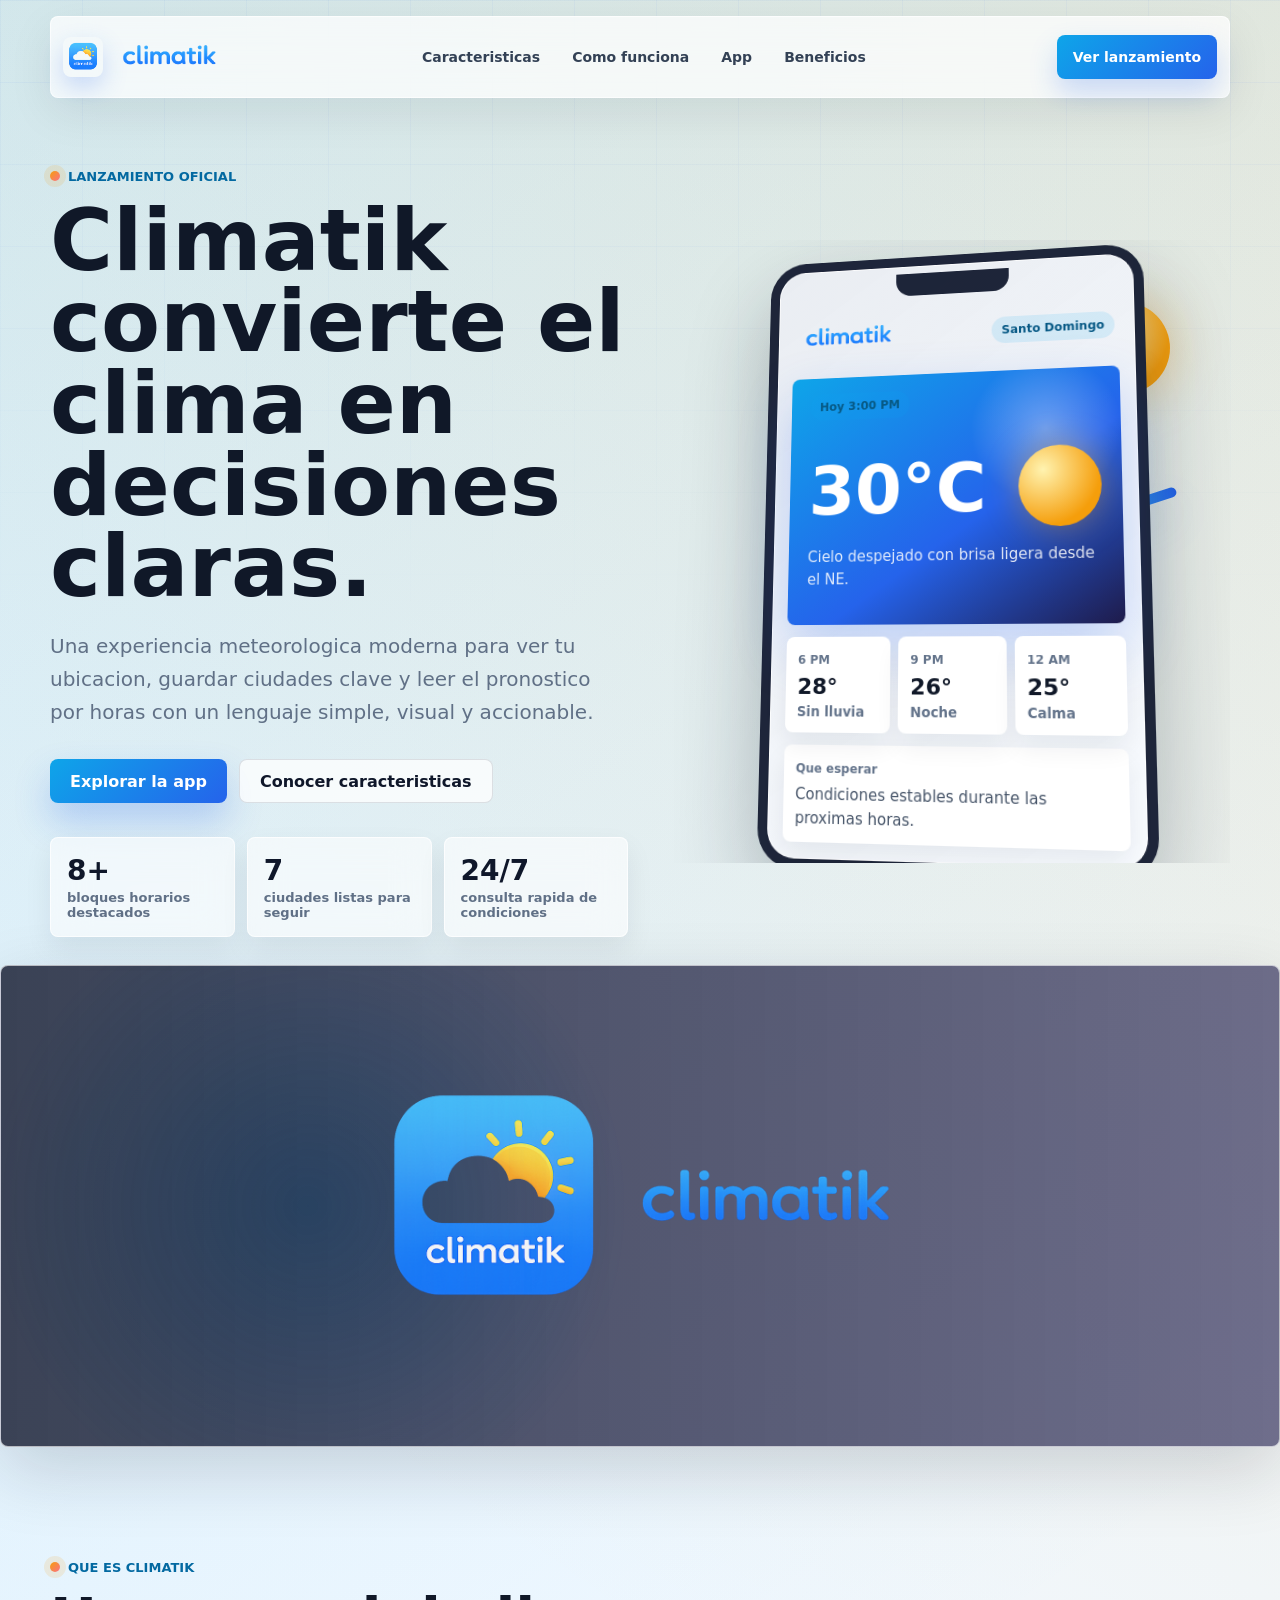
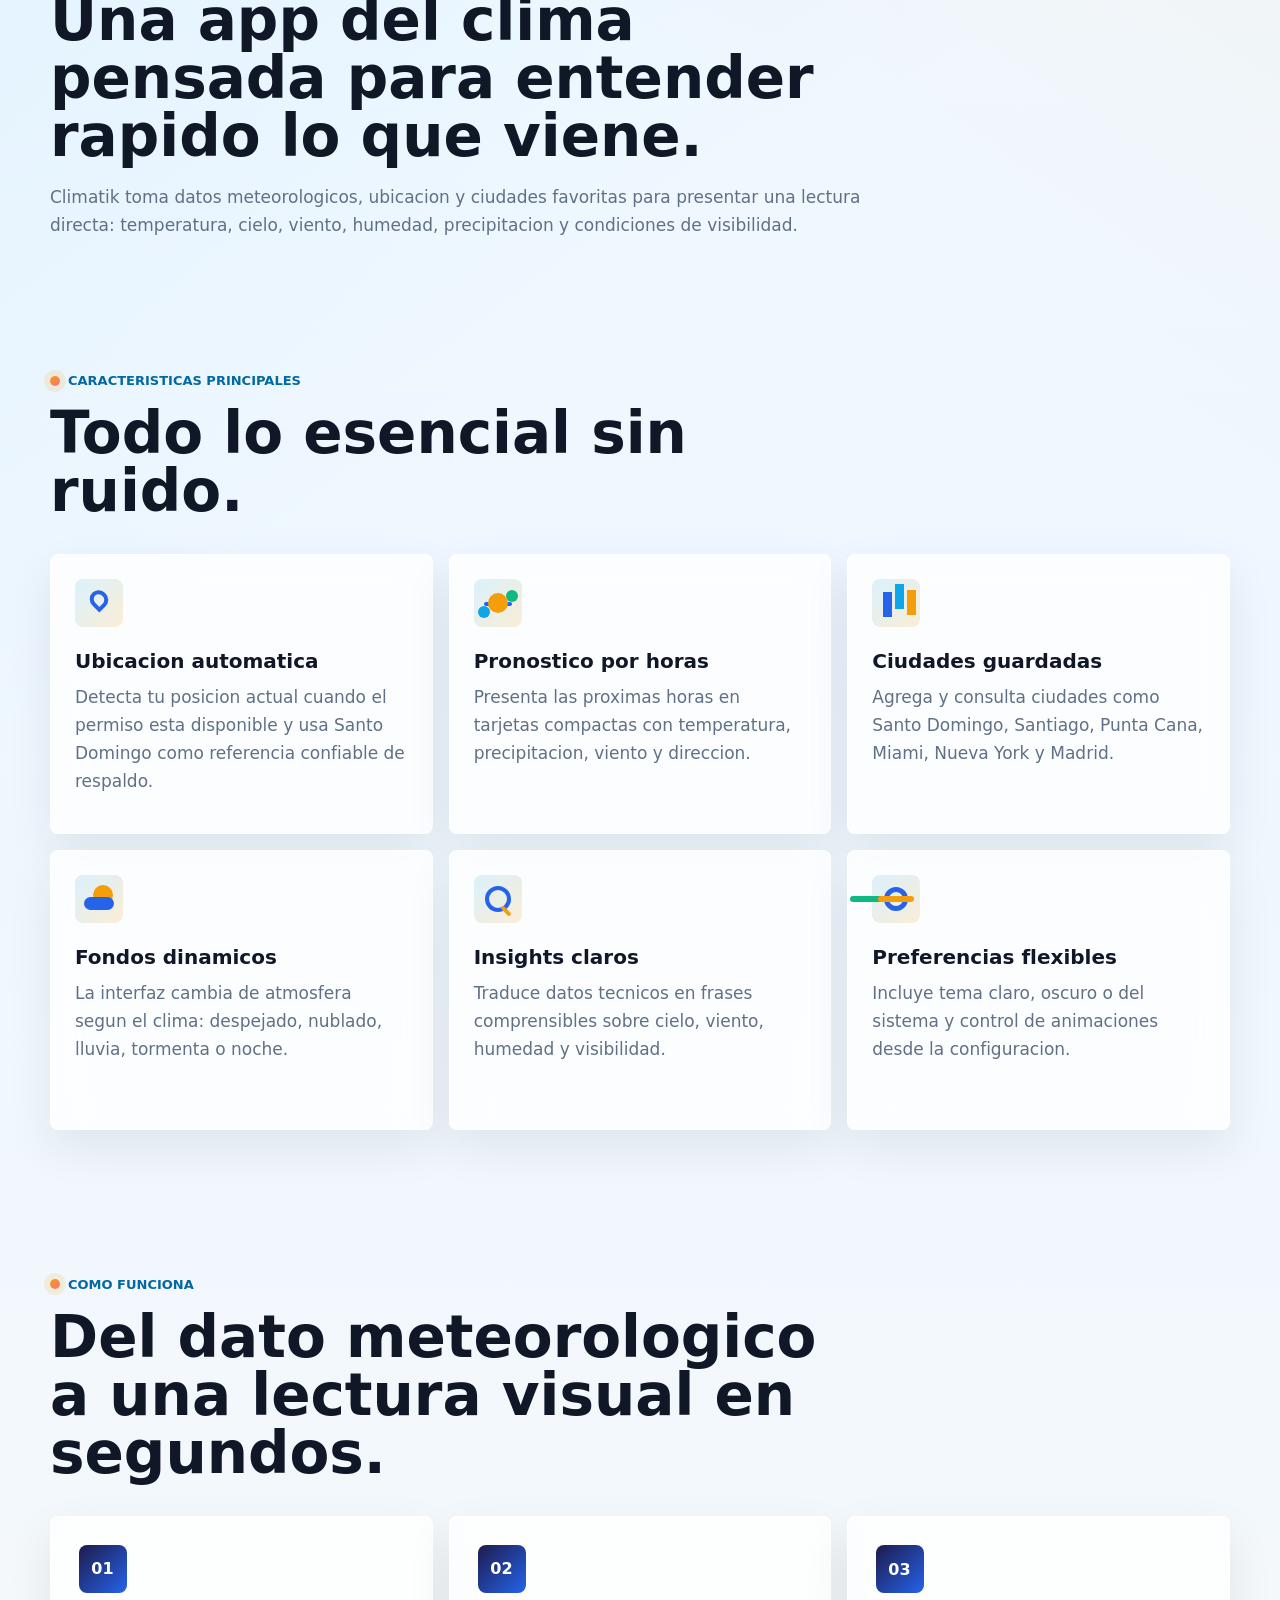
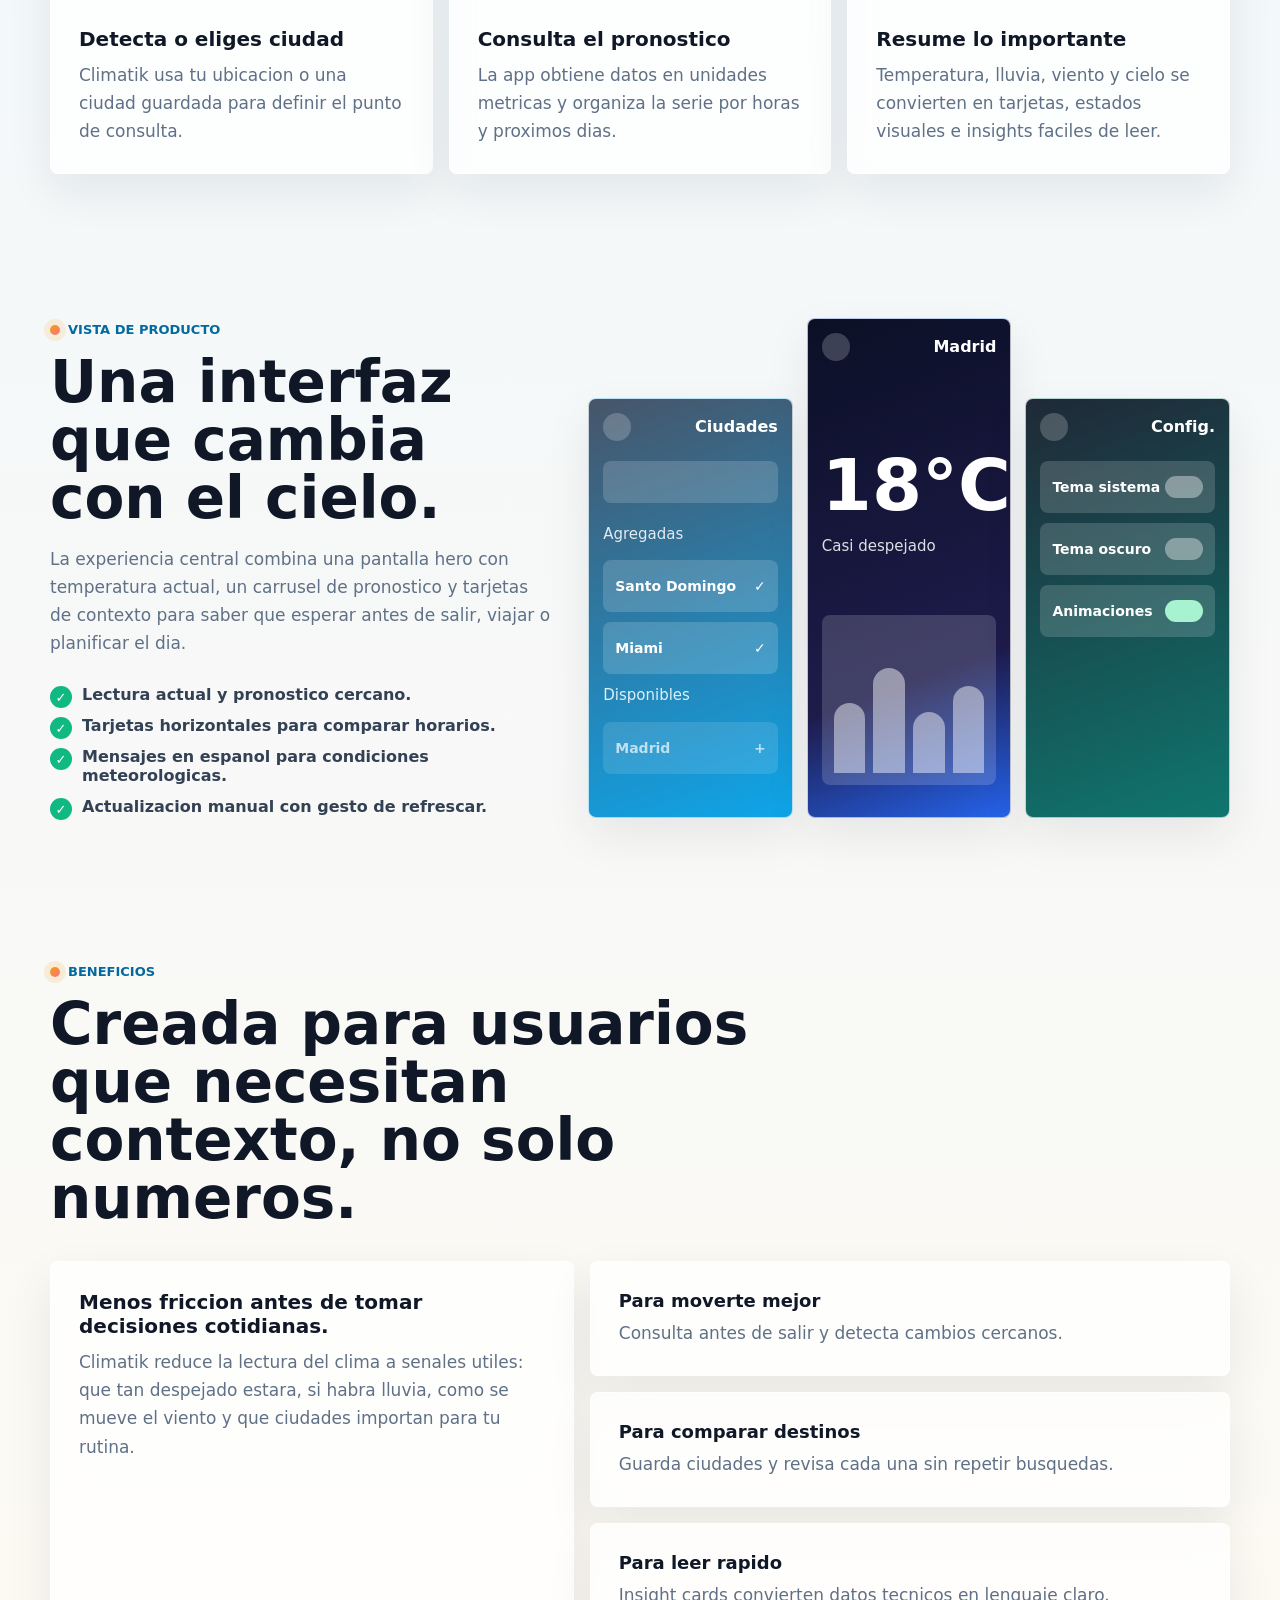
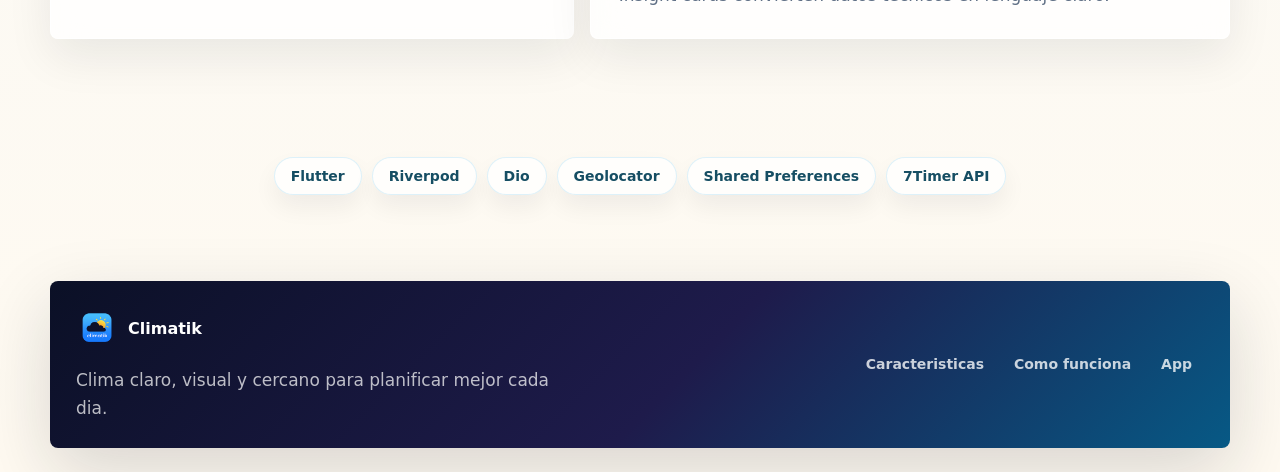
==== website/index.html @ 0a7d890c "v++" ====
<!DOCTYPE html>
<html lang="es">
  <head>
    <meta charset="UTF-8" />
    <meta name="viewport" content="width=device-width, initial-scale=1.0" />
    <meta
      name="description"
      content="Climatik es una app de clima moderna para consultar pronosticos por ubicacion, guardar ciudades y entender las condiciones de las proximas horas con claridad."
    />
    <title>Climatik | Clima claro para decidir mejor</title>
    <link rel="icon" href="assets/logo.png" />
    <link rel="stylesheet" href="styles.css" />
  </head>
  <body>
    <header class="site-header" data-header>
      <a class="brand" href="#inicio" aria-label="Climatik inicio">
        <img src="assets/logo.png" alt="" class="brand-mark" />
        <img src="assets/nombre.png" alt="Climatik" class="brand-word" />
      </a>
      <nav class="main-nav" aria-label="Navegacion principal">
        <a href="#caracteristicas">Caracteristicas</a>
        <a href="#como-funciona">Como funciona</a>
        <a href="#app">App</a>
        <a href="#beneficios">Beneficios</a>
      </nav>
      <a class="nav-cta" href="#lanzamiento">Ver lanzamiento</a>
    </header>

    <main>
      <section class="hero section" id="inicio">
        <div class="hero-copy reveal">
          <span class="eyebrow">Lanzamiento oficial</span>
          <h1>Climatik convierte el clima en decisiones claras.</h1>
          <p>
            Una experiencia meteorologica moderna para ver tu ubicacion,
            guardar ciudades clave y leer el pronostico por horas con un
            lenguaje simple, visual y accionable.
          </p>
          <div class="hero-actions">
            <a class="button primary" href="#app">Explorar la app</a>
            <a class="button secondary" href="#caracteristicas"
              >Conocer caracteristicas</a
            >
          </div>
          <dl class="hero-metrics" aria-label="Resumen de Climatik">
            <div>
              <dt>8+</dt>
              <dd>bloques horarios destacados</dd>
            </div>
            <div>
              <dt>7</dt>
              <dd>ciudades listas para seguir</dd>
            </div>
            <div>
              <dt>24/7</dt>
              <dd>consulta rapida de condiciones</dd>
            </div>
          </dl>
        </div>

        <div class="hero-visual reveal" data-tilt>
          <div class="weather-orbit" aria-hidden="true">
            <span class="orbit-sun"></span>
            <span class="orbit-cloud"></span>
            <span class="orbit-rain"></span>
          </div>
          <article class="phone-frame" aria-label="Vista previa de Climatik">
            <div class="phone-top">
              <img src="assets/nombre.png" alt="Climatik" />
              <span>Santo Domingo</span>
            </div>
            <div class="weather-panel sunny">
              <span class="status-pill">Hoy 3:00 PM</span>
              <div class="temp-row">
                <strong>30°C</strong>
                <span class="sun-icon" aria-hidden="true"></span>
              </div>
              <p>Cielo despejado con brisa ligera desde el NE.</p>
            </div>
            <div class="forecast-strip" aria-label="Pronostico por horas">
              <div>
                <span>6 PM</span>
                <strong>28°</strong>
                <small>Sin lluvia</small>
              </div>
              <div>
                <span>9 PM</span>
                <strong>26°</strong>
                <small>Noche</small>
              </div>
              <div>
                <span>12 AM</span>
                <strong>25°</strong>
                <small>Calma</small>
              </div>
            </div>
            <div class="insight-row">
              <span>Que esperar</span>
              <p>Condiciones estables durante las proximas horas.</p>
            </div>
          </article>
        </div>
      </section>

      <section class="logo-band reveal" aria-label="Identidad de Climatik">
        <img src="assets/logo-nombre.png" alt="Logo oficial de Climatik" />
      </section>

      <section class="section intro" id="lanzamiento">
        <div class="section-heading reveal">
          <span class="eyebrow">Que es Climatik</span>
          <h2>Una app del clima pensada para entender rapido lo que viene.</h2>
          <p>
            Climatik toma datos meteorologicos, ubicacion y ciudades favoritas
            para presentar una lectura directa: temperatura, cielo, viento,
            humedad, precipitacion y condiciones de visibilidad.
          </p>
        </div>
      </section>

      <section class="section features" id="caracteristicas">
        <div class="section-heading reveal">
          <span class="eyebrow">Caracteristicas principales</span>
          <h2>Todo lo esencial sin ruido.</h2>
        </div>
        <div class="feature-grid">
          <article class="feature-card reveal">
            <div class="feature-icon location-icon" aria-hidden="true"></div>
            <h3>Ubicacion automatica</h3>
            <p>
              Detecta tu posicion actual cuando el permiso esta disponible y
              usa Santo Domingo como referencia confiable de respaldo.
            </p>
          </article>
          <article class="feature-card reveal">
            <div class="feature-icon timeline-icon" aria-hidden="true"></div>
            <h3>Pronostico por horas</h3>
            <p>
              Presenta las proximas horas en tarjetas compactas con temperatura,
              precipitacion, viento y direccion.
            </p>
          </article>
          <article class="feature-card reveal">
            <div class="feature-icon city-icon" aria-hidden="true"></div>
            <h3>Ciudades guardadas</h3>
            <p>
              Agrega y consulta ciudades como Santo Domingo, Santiago, Punta
              Cana, Miami, Nueva York y Madrid.
            </p>
          </article>
          <article class="feature-card reveal">
            <div class="feature-icon mood-icon" aria-hidden="true"></div>
            <h3>Fondos dinamicos</h3>
            <p>
              La interfaz cambia de atmosfera segun el clima: despejado,
              nublado, lluvia, tormenta o noche.
            </p>
          </article>
          <article class="feature-card reveal">
            <div class="feature-icon insight-icon" aria-hidden="true"></div>
            <h3>Insights claros</h3>
            <p>
              Traduce datos tecnicos en frases comprensibles sobre cielo,
              viento, humedad y visibilidad.
            </p>
          </article>
          <article class="feature-card reveal">
            <div class="feature-icon settings-icon" aria-hidden="true"></div>
            <h3>Preferencias flexibles</h3>
            <p>
              Incluye tema claro, oscuro o del sistema y control de animaciones
              desde la configuracion.
            </p>
          </article>
        </div>
      </section>

      <section class="section flow" id="como-funciona">
        <div class="section-heading reveal">
          <span class="eyebrow">Como funciona</span>
          <h2>Del dato meteorologico a una lectura visual en segundos.</h2>
        </div>
        <div class="flow-steps">
          <article class="flow-step reveal">
            <span>01</span>
            <h3>Detecta o eliges ciudad</h3>
            <p>
              Climatik usa tu ubicacion o una ciudad guardada para definir el
              punto de consulta.
            </p>
          </article>
          <article class="flow-step reveal">
            <span>02</span>
            <h3>Consulta el pronostico</h3>
            <p>
              La app obtiene datos en unidades metricas y organiza la serie por
              horas y proximos dias.
            </p>
          </article>
          <article class="flow-step reveal">
            <span>03</span>
            <h3>Resume lo importante</h3>
            <p>
              Temperatura, lluvia, viento y cielo se convierten en tarjetas,
              estados visuales e insights faciles de leer.
            </p>
          </article>
        </div>
      </section>

      <section class="section app-showcase" id="app">
        <div class="app-copy reveal">
          <span class="eyebrow">Vista de producto</span>
          <h2>Una interfaz que cambia con el cielo.</h2>
          <p>
            La experiencia central combina una pantalla hero con temperatura
            actual, un carrusel de pronostico y tarjetas de contexto para saber
            que esperar antes de salir, viajar o planificar el dia.
          </p>
          <ul class="check-list">
            <li>Lectura actual y pronostico cercano.</li>
            <li>Tarjetas horizontales para comparar horarios.</li>
            <li>Mensajes en espanol para condiciones meteorologicas.</li>
            <li>Actualizacion manual con gesto de refrescar.</li>
          </ul>
        </div>
        <div class="screens-grid reveal" aria-label="Pantallas simuladas">
          <article class="mini-screen cloudy">
            <div class="screen-head">
              <span></span>
              <strong>Ciudades</strong>
            </div>
            <div class="search-line"></div>
            <p>Agregadas</p>
            <div class="city-row">Santo Domingo <b>✓</b></div>
            <div class="city-row">Miami <b>✓</b></div>
            <p>Disponibles</p>
            <div class="city-row muted">Madrid <b>+</b></div>
          </article>
          <article class="mini-screen night">
            <div class="screen-head">
              <span></span>
              <strong>Madrid</strong>
            </div>
            <div class="large-temp">18°C</div>
            <p>Casi despejado</p>
            <div class="chart-lines" aria-hidden="true">
              <span></span><span></span><span></span><span></span>
            </div>
          </article>
          <article class="mini-screen rainy">
            <div class="screen-head">
              <span></span>
              <strong>Config.</strong>
            </div>
            <div class="toggle-row">Tema sistema <span></span></div>
            <div class="toggle-row">Tema oscuro <span></span></div>
            <div class="toggle-row active">Animaciones <span></span></div>
          </article>
        </div>
      </section>

      <section class="section benefits" id="beneficios">
        <div class="section-heading reveal">
          <span class="eyebrow">Beneficios</span>
          <h2>Creada para usuarios que necesitan contexto, no solo numeros.</h2>
        </div>
        <div class="benefit-layout">
          <article class="benefit-copy reveal">
            <h3>Menos friccion antes de tomar decisiones cotidianas.</h3>
            <p>
              Climatik reduce la lectura del clima a senales utiles: que tan
              despejado estara, si habra lluvia, como se mueve el viento y que
              ciudades importan para tu rutina.
            </p>
          </article>
          <div class="benefit-list">
            <article class="benefit-item reveal">
              <strong>Para moverte mejor</strong>
              <p>Consulta antes de salir y detecta cambios cercanos.</p>
            </article>
            <article class="benefit-item reveal">
              <strong>Para comparar destinos</strong>
              <p>Guarda ciudades y revisa cada una sin repetir busquedas.</p>
            </article>
            <article class="benefit-item reveal">
              <strong>Para leer rapido</strong>
              <p>Insight cards convierten datos tecnicos en lenguaje claro.</p>
            </article>
          </div>
        </div>
      </section>

      <section class="section tech-strip reveal" aria-label="Tecnologias">
        <span>Flutter</span>
        <span>Riverpod</span>
        <span>Dio</span>
        <span>Geolocator</span>
        <span>Shared Preferences</span>
        <span>7Timer API</span>
      </section>
    </main>

    <footer class="site-footer">
      <div>
        <a class="footer-brand" href="#inicio">
          <img src="assets/logo.png" alt="" />
          <span>Climatik</span>
        </a>
        <p>Clima claro, visual y cercano para planificar mejor cada dia.</p>
      </div>
      <div class="footer-links">
        <a href="#caracteristicas">Caracteristicas</a>
        <a href="#como-funciona">Como funciona</a>
        <a href="#app">App</a>
      </div>
    </footer>

    <script src="script.js"></script>
  </body>
</html>
---- website/styles.css ----
:root {
  --ink: #101828;
  --muted: #607086;
  --line: rgba(15, 23, 42, 0.12);
  --panel: rgba(255, 255, 255, 0.78);
  --blue: #0ea5e9;
  --blue-deep: #2563eb;
  --indigo: #1e1b4b;
  --amber: #f59e0b;
  --coral: #fb7185;
  --green: #10b981;
  --shadow: 0 24px 70px rgba(16, 24, 40, 0.16);
  --max: 1180px;
}

* {
  box-sizing: border-box;
}

html {
  scroll-behavior: smooth;
}

body {
  margin: 0;
  color: var(--ink);
  background:
    linear-gradient(145deg, rgba(14, 165, 233, 0.16), transparent 38%),
    linear-gradient(215deg, rgba(245, 158, 11, 0.14), transparent 34%),
    linear-gradient(180deg, #f8fbff 0%, #eef7ff 43%, #fffaf1 100%);
  font-family:
    Inter, ui-sans-serif, system-ui, -apple-system, BlinkMacSystemFont, "Segoe UI",
    sans-serif;
  letter-spacing: 0;
  min-height: 100vh;
  overflow-x: hidden;
}

body::before {
  position: fixed;
  inset: 0;
  z-index: -3;
  content: "";
  background-image:
    linear-gradient(rgba(37, 99, 235, 0.06) 1px, transparent 1px),
    linear-gradient(90deg, rgba(37, 99, 235, 0.05) 1px, transparent 1px);
  background-size: 82px 82px;
  mask-image: linear-gradient(to bottom, rgba(0, 0, 0, 0.8), transparent 70%);
}

a {
  color: inherit;
  text-decoration: none;
}

img {
  display: block;
  max-width: 100%;
}

.site-header {
  position: sticky;
  top: 0;
  z-index: 20;
  display: flex;
  align-items: center;
  justify-content: space-between;
  width: min(calc(100% - 32px), var(--max));
  margin: 16px auto 0;
  padding: 10px 12px;
  border: 1px solid rgba(255, 255, 255, 0.68);
  border-radius: 8px;
  background: rgba(255, 255, 255, 0.72);
  box-shadow: 0 14px 45px rgba(15, 23, 42, 0.08);
  backdrop-filter: blur(22px);
  transition:
    background 250ms ease,
    box-shadow 250ms ease,
    transform 250ms ease;
}

.site-header.is-scrolled {
  background: rgba(255, 255, 255, 0.9);
  box-shadow: 0 18px 55px rgba(15, 23, 42, 0.12);
}

.brand,
.footer-brand {
  display: inline-flex;
  align-items: center;
  gap: 10px;
  font-weight: 800;
}

.brand-mark {
  width: 40px;
  height: 40px;
  border-radius: 8px;
  box-shadow: 0 10px 24px rgba(37, 99, 235, 0.22);
}

.brand-word {
  width: 118px;
}

.main-nav {
  display: flex;
  align-items: center;
  gap: 8px;
}

.main-nav a,
.footer-links a {
  border-radius: 8px;
  color: #334155;
  font-size: 14px;
  font-weight: 700;
  padding: 10px 12px;
  transition:
    color 180ms ease,
    background 180ms ease,
    transform 180ms ease;
}

.main-nav a:hover,
.footer-links a:hover {
  color: var(--blue-deep);
  background: rgba(14, 165, 233, 0.09);
  transform: translateY(-1px);
}

.nav-cta,
.button {
  display: inline-flex;
  align-items: center;
  justify-content: center;
  min-height: 44px;
  border-radius: 8px;
  font-weight: 800;
  transition:
    transform 180ms ease,
    box-shadow 180ms ease,
    background 180ms ease;
}

.nav-cta {
  padding: 0 16px;
  color: white;
  background: linear-gradient(135deg, var(--blue), var(--blue-deep));
  box-shadow: 0 14px 28px rgba(37, 99, 235, 0.22);
  font-size: 14px;
}

.button {
  padding: 0 20px;
}

.button:hover,
.nav-cta:hover {
  transform: translateY(-2px);
}

.button.primary {
  color: white;
  background: linear-gradient(135deg, var(--blue), var(--blue-deep));
  box-shadow: 0 18px 35px rgba(37, 99, 235, 0.25);
}

.button.secondary {
  color: #0f172a;
  border: 1px solid rgba(15, 23, 42, 0.12);
  background: rgba(255, 255, 255, 0.75);
}

.section {
  width: min(calc(100% - 32px), var(--max));
  margin: 0 auto;
}

.hero {
  display: grid;
  grid-template-columns: minmax(0, 1.02fr) minmax(360px, 0.98fr);
  gap: 46px;
  align-items: center;
  min-height: calc(100vh - 84px);
  padding: 68px 0 54px;
}

.hero-copy {
  position: relative;
  z-index: 1;
}

.eyebrow {
  display: inline-flex;
  align-items: center;
  gap: 8px;
  margin-bottom: 16px;
  color: #0369a1;
  font-size: 13px;
  font-weight: 900;
  text-transform: uppercase;
}

.eyebrow::before {
  width: 10px;
  height: 10px;
  border-radius: 999px;
  background: linear-gradient(135deg, var(--amber), var(--coral));
  box-shadow: 0 0 0 6px rgba(245, 158, 11, 0.13);
  content: "";
}

h1,
h2,
h3,
p {
  margin-top: 0;
}

h1 {
  max-width: 760px;
  margin-bottom: 22px;
  font-size: clamp(44px, 8vw, 86px);
  line-height: 0.95;
  letter-spacing: 0;
}

h2 {
  max-width: 780px;
  margin-bottom: 18px;
  font-size: clamp(32px, 5vw, 58px);
  line-height: 1;
  letter-spacing: 0;
}

h3 {
  margin-bottom: 10px;
  font-size: 20px;
  line-height: 1.2;
}

p {
  color: var(--muted);
  font-size: 17px;
  line-height: 1.65;
}

.hero-copy p {
  max-width: 650px;
  font-size: 20px;
}

.hero-actions {
  display: flex;
  flex-wrap: wrap;
  gap: 12px;
  margin: 30px 0 34px;
}

.hero-metrics {
  display: grid;
  grid-template-columns: repeat(3, minmax(0, 1fr));
  gap: 12px;
  max-width: 650px;
  margin: 0;
}

.hero-metrics div {
  padding: 16px;
  border: 1px solid rgba(255, 255, 255, 0.72);
  border-radius: 8px;
  background: rgba(255, 255, 255, 0.58);
  box-shadow: 0 12px 28px rgba(15, 23, 42, 0.07);
  backdrop-filter: blur(18px);
}

.hero-metrics dt {
  color: #0f172a;
  font-size: 28px;
  font-weight: 900;
}

.hero-metrics dd {
  margin: 3px 0 0;
  color: var(--muted);
  font-size: 13px;
  font-weight: 700;
}

.hero-visual {
  position: relative;
  display: grid;
  min-height: 620px;
  overflow: hidden;
  place-items: center;
  perspective: 900px;
}

.weather-orbit {
  position: absolute;
  inset: 8% 5% auto auto;
  width: 260px;
  height: 260px;
  animation: float 6s ease-in-out infinite;
}

.orbit-sun {
  position: absolute;
  top: 12px;
  right: 32px;
  width: 92px;
  height: 92px;
  border-radius: 50%;
  background: radial-gradient(circle at 30% 30%, #fff5bd, #f59e0b 70%);
  box-shadow: 0 0 50px rgba(245, 158, 11, 0.36);
}

.orbit-cloud,
.orbit-rain {
  position: absolute;
  border-radius: 999px;
  background: rgba(255, 255, 255, 0.82);
  box-shadow: 0 18px 46px rgba(37, 99, 235, 0.14);
}

.orbit-cloud {
  right: 72px;
  bottom: 78px;
  width: 138px;
  height: 54px;
}

.orbit-cloud::before,
.orbit-cloud::after {
  position: absolute;
  bottom: 18px;
  border-radius: 50%;
  background: inherit;
  content: "";
}

.orbit-cloud::before {
  left: 26px;
  width: 64px;
  height: 64px;
}

.orbit-cloud::after {
  right: 24px;
  width: 46px;
  height: 46px;
}

.orbit-rain {
  right: 24px;
  bottom: 42px;
  width: 78px;
  height: 10px;
  background: linear-gradient(90deg, #38bdf8, #2563eb);
  transform: rotate(-18deg);
}

.phone-frame {
  position: relative;
  width: min(100%, 390px);
  padding: 16px;
  border: 10px solid rgba(12, 20, 42, 0.92);
  border-radius: 38px;
  background:
    linear-gradient(145deg, rgba(11, 16, 38, 0.06), rgba(255, 255, 255, 0)),
    #f8fbff;
  box-shadow:
    0 40px 90px rgba(16, 24, 40, 0.28),
    inset 0 0 0 1px rgba(255, 255, 255, 0.8);
  transform: rotateX(7deg) rotateY(-8deg);
  transition: transform 200ms ease-out;
}

.phone-frame::before {
  position: absolute;
  top: 8px;
  left: 50%;
  width: 118px;
  height: 24px;
  border-radius: 0 0 16px 16px;
  background: rgba(12, 20, 42, 0.92);
  content: "";
  transform: translateX(-50%);
}

.phone-top {
  display: flex;
  align-items: center;
  justify-content: space-between;
  padding: 28px 4px 14px;
}

.phone-top img {
  width: 116px;
}

.phone-top span,
.status-pill {
  border-radius: 999px;
  color: #075985;
  background: rgba(14, 165, 233, 0.12);
  font-size: 12px;
  font-weight: 900;
  padding: 7px 10px;
}

.weather-panel {
  min-height: 250px;
  padding: 20px;
  border-radius: 8px;
  color: white;
  background:
    radial-gradient(circle at 78% 24%, rgba(255, 255, 255, 0.34), transparent 23%),
    linear-gradient(145deg, #0ea5e9, #2563eb 58%, #1e1b4b);
  box-shadow: 0 24px 55px rgba(37, 99, 235, 0.26);
  overflow: hidden;
}

.temp-row {
  display: flex;
  align-items: center;
  justify-content: space-between;
  margin: 40px 0 16px;
}

.temp-row strong {
  font-size: 70px;
  line-height: 0.9;
}

.weather-panel p,
.mini-screen p,
.insight-row p {
  color: rgba(255, 255, 255, 0.86);
  font-size: 15px;
  line-height: 1.5;
}

.sun-icon {
  width: 82px;
  height: 82px;
  border-radius: 50%;
  background: radial-gradient(circle at 30% 30%, #fff3b0, var(--amber) 70%);
  box-shadow: 0 0 34px rgba(245, 158, 11, 0.42);
}

.forecast-strip {
  display: grid;
  grid-template-columns: repeat(3, 1fr);
  gap: 8px;
  margin: 12px 0;
}

.forecast-strip div,
.insight-row {
  padding: 12px;
  border-radius: 8px;
  background: white;
  box-shadow: 0 12px 24px rgba(15, 23, 42, 0.07);
}

.forecast-strip span,
.insight-row span {
  color: #64748b;
  font-size: 12px;
  font-weight: 800;
}

.forecast-strip strong {
  display: block;
  margin: 6px 0 2px;
  font-size: 22px;
}

.forecast-strip small {
  color: #64748b;
  font-weight: 700;
}

.insight-row p {
  margin: 6px 0 0;
  color: #475569;
}

.logo-band {
  display: grid;
  min-height: 230px;
  margin-top: -26px;
  margin-bottom: 40px;
  border: 1px solid rgba(255, 255, 255, 0.64);
  border-radius: 8px;
  background:
    linear-gradient(90deg, rgba(11, 16, 38, 0.78), rgba(30, 27, 75, 0.62)),
    radial-gradient(circle at 24% 50%, rgba(14, 165, 233, 0.54), transparent 32%);
  box-shadow: var(--shadow);
  overflow: hidden;
  place-items: center;
}

.logo-band img {
  width: min(100%, 720px);
  opacity: 0.95;
}

.section-heading {
  max-width: 820px;
  margin-bottom: 34px;
}

.intro {
  padding: 70px 0 26px;
}

.features,
.flow,
.app-showcase,
.benefits {
  padding: 72px 0;
}

.feature-grid {
  display: grid;
  grid-template-columns: repeat(3, minmax(0, 1fr));
  gap: 16px;
}

.feature-card,
.flow-step,
.benefit-item,
.benefit-copy,
.mini-screen {
  border: 1px solid rgba(255, 255, 255, 0.7);
  border-radius: 8px;
  background: var(--panel);
  box-shadow: 0 18px 46px rgba(15, 23, 42, 0.08);
  backdrop-filter: blur(18px);
}

.feature-card {
  min-height: 280px;
  padding: 24px;
  transition:
    transform 180ms ease,
    box-shadow 180ms ease,
    border-color 180ms ease;
}

.feature-card:hover {
  border-color: rgba(14, 165, 233, 0.35);
  box-shadow: 0 24px 54px rgba(37, 99, 235, 0.13);
  transform: translateY(-5px);
}

.feature-icon {
  position: relative;
  width: 48px;
  height: 48px;
  margin-bottom: 22px;
  border-radius: 8px;
  background: linear-gradient(135deg, rgba(14, 165, 233, 0.14), rgba(245, 158, 11, 0.17));
}

.feature-icon::before,
.feature-icon::after {
  position: absolute;
  content: "";
}

.location-icon::before {
  inset: 11px 15px 18px;
  border: 4px solid var(--blue-deep);
  border-radius: 50% 50% 50% 0;
  transform: rotate(-45deg);
}

.timeline-icon::before {
  left: 10px;
  right: 10px;
  top: 23px;
  height: 4px;
  border-radius: 999px;
  background: var(--blue-deep);
}

.timeline-icon::after {
  inset: 14px;
  border-radius: 50%;
  background: var(--amber);
  box-shadow:
    -14px 9px 0 -4px var(--blue),
    14px -7px 0 -4px var(--green);
}

.city-icon::before {
  left: 11px;
  bottom: 10px;
  width: 9px;
  height: 25px;
  background: var(--blue-deep);
  box-shadow:
    12px -8px 0 0 var(--blue),
    24px -2px 0 0 var(--amber);
}

.mood-icon::before {
  top: 10px;
  right: 10px;
  width: 20px;
  height: 20px;
  border-radius: 50%;
  background: var(--amber);
}

.mood-icon::after {
  left: 9px;
  bottom: 13px;
  width: 30px;
  height: 13px;
  border-radius: 999px;
  background: var(--blue-deep);
}

.insight-icon::before {
  inset: 11px;
  border: 4px solid var(--blue-deep);
  border-radius: 50%;
}

.insight-icon::after {
  right: 10px;
  bottom: 10px;
  width: 12px;
  height: 4px;
  border-radius: 999px;
  background: var(--amber);
  transform: rotate(45deg);
}

.settings-icon::before {
  inset: 12px;
  border: 5px solid var(--blue-deep);
  border-radius: 50%;
}

.settings-icon::after {
  inset: 6px 21px;
  border-radius: 999px;
  background: var(--amber);
  box-shadow: 0 28px 0 var(--green);
  transform: rotate(90deg);
}

.flow-steps {
  position: relative;
  display: grid;
  grid-template-columns: repeat(3, minmax(0, 1fr));
  gap: 16px;
}

.flow-step {
  position: relative;
  padding: 28px;
}

.flow-step span {
  display: inline-grid;
  width: 48px;
  height: 48px;
  margin-bottom: 34px;
  border-radius: 8px;
  color: white;
  background: linear-gradient(135deg, var(--indigo), var(--blue-deep));
  font-weight: 900;
  place-items: center;
}

.app-showcase {
  display: grid;
  grid-template-columns: minmax(0, 0.88fr) minmax(380px, 1.12fr);
  gap: 34px;
  align-items: center;
}

.app-showcase > * {
  min-width: 0;
}

.check-list {
  display: grid;
  gap: 12px;
  margin: 28px 0 0;
  padding: 0;
  list-style: none;
}

.check-list li {
  position: relative;
  padding-left: 32px;
  color: #334155;
  font-weight: 750;
}

.check-list li::before {
  position: absolute;
  left: 0;
  top: 1px;
  display: grid;
  width: 22px;
  height: 22px;
  border-radius: 50%;
  color: white;
  background: var(--green);
  content: "✓";
  font-size: 13px;
  place-items: center;
}

.screens-grid {
  display: grid;
  grid-template-columns: repeat(3, minmax(0, 1fr));
  gap: 14px;
  align-items: end;
  max-width: 100%;
  min-width: 0;
}

.mini-screen {
  min-height: 420px;
  padding: 14px;
  color: white;
  overflow: hidden;
}

.mini-screen:nth-child(2) {
  min-height: 500px;
}

.mini-screen.cloudy {
  background: linear-gradient(160deg, #475569, #0ea5e9);
}

.mini-screen.night {
  background: linear-gradient(160deg, #0b1026, #1e1b4b 70%, #2563eb);
}

.mini-screen.rainy {
  background: linear-gradient(160deg, #1f2937, #0f766e);
}

.screen-head,
.city-row,
.toggle-row {
  display: flex;
  align-items: center;
  justify-content: space-between;
}

.screen-head {
  margin-bottom: 20px;
}

.screen-head span {
  width: 28px;
  height: 28px;
  border-radius: 50%;
  background: rgba(255, 255, 255, 0.2);
}

.search-line,
.city-row,
.toggle-row,
.chart-lines {
  border-radius: 8px;
  background: rgba(255, 255, 255, 0.16);
}

.search-line {
  height: 42px;
  margin-bottom: 20px;
}

.city-row,
.toggle-row {
  min-height: 52px;
  margin-bottom: 10px;
  padding: 0 12px;
  font-size: 14px;
  font-weight: 800;
}

.city-row.muted {
  opacity: 0.72;
}

.large-temp {
  margin: 82px 0 8px;
  font-size: 72px;
  font-weight: 900;
}

.chart-lines {
  display: flex;
  align-items: end;
  gap: 8px;
  height: 170px;
  margin-top: 58px;
  padding: 12px;
}

.chart-lines span {
  flex: 1;
  border-radius: 999px 999px 4px 4px;
  background: rgba(255, 255, 255, 0.46);
}

.chart-lines span:nth-child(1) {
  height: 48%;
}

.chart-lines span:nth-child(2) {
  height: 72%;
}

.chart-lines span:nth-child(3) {
  height: 42%;
}

.chart-lines span:nth-child(4) {
  height: 60%;
}

.toggle-row span {
  width: 38px;
  height: 22px;
  border-radius: 999px;
  background: rgba(255, 255, 255, 0.38);
}

.toggle-row.active span {
  background: #a7f3d0;
}

.benefit-layout {
  display: grid;
  grid-template-columns: minmax(0, 0.9fr) minmax(360px, 1.1fr);
  gap: 16px;
}

.benefit-copy,
.benefit-item {
  padding: 28px;
}

.benefit-list {
  display: grid;
  gap: 16px;
}

.benefit-item strong {
  display: block;
  margin-bottom: 8px;
  font-size: 18px;
}

.benefit-item p,
.feature-card p,
.flow-step p {
  margin-bottom: 0;
}

.tech-strip {
  display: flex;
  flex-wrap: wrap;
  gap: 10px;
  justify-content: center;
  padding: 46px 0 86px;
}

.tech-strip span {
  border: 1px solid rgba(14, 165, 233, 0.14);
  border-radius: 999px;
  color: #164e63;
  background: rgba(255, 255, 255, 0.74);
  box-shadow: 0 12px 24px rgba(15, 23, 42, 0.06);
  font-size: 14px;
  font-weight: 900;
  padding: 10px 16px;
}

.site-footer {
  display: flex;
  align-items: center;
  justify-content: space-between;
  width: min(calc(100% - 32px), var(--max));
  margin: 0 auto 24px;
  padding: 26px;
  border-radius: 8px;
  color: white;
  background: linear-gradient(135deg, #0b1026, #1e1b4b 54%, #075985);
  box-shadow: var(--shadow);
}

.site-footer p {
  max-width: 480px;
  margin: 12px 0 0;
  color: rgba(255, 255, 255, 0.72);
}

.footer-brand img {
  width: 42px;
  border-radius: 8px;
}

.footer-links {
  display: flex;
  flex-wrap: wrap;
  gap: 6px;
  justify-content: flex-end;
}

.footer-links a {
  color: rgba(255, 255, 255, 0.78);
}

.footer-links a:hover {
  color: white;
  background: rgba(255, 255, 255, 0.1);
}

.reveal {
  opacity: 0;
  transform: translateY(24px);
  transition:
    opacity 700ms ease,
    transform 700ms ease;
}

.reveal.is-visible {
  opacity: 1;
  transform: translateY(0);
}

@keyframes float {
  0%,
  100% {
    transform: translateY(0) rotate(0deg);
  }
  50% {
    transform: translateY(-16px) rotate(3deg);
  }
}

@media (max-width: 980px) {
  .site-header {
    align-items: flex-start;
    flex-wrap: wrap;
    gap: 10px;
  }

  .main-nav {
    order: 3;
    width: 100%;
    overflow-x: auto;
    padding-bottom: 2px;
  }

  .hero,
  .app-showcase,
  .benefit-layout {
    grid-template-columns: 1fr;
  }

  .hero {
    min-height: auto;
    padding-top: 56px;
  }

  .hero-visual {
    min-height: 540px;
  }

  .feature-grid,
  .flow-steps {
    grid-template-columns: repeat(2, minmax(0, 1fr));
  }

  .screens-grid {
    grid-template-columns: repeat(3, 210px);
    overflow-x: auto;
    padding-bottom: 8px;
  }
}

@media (max-width: 680px) {
  .site-header {
    width: calc(100% - 20px);
    margin-top: 10px;
  }

  .brand-word {
    width: 104px;
  }

  .nav-cta {
    width: 100%;
  }

  .section,
  .site-footer {
    width: calc(100% - 20px);
  }

  .hero {
    gap: 28px;
    padding: 44px 0 36px;
  }

  h1 {
    font-size: clamp(42px, 15vw, 60px);
  }

  h2 {
    font-size: clamp(30px, 10vw, 44px);
  }

  .hero-copy p {
    font-size: 17px;
  }

  .hero-actions,
  .button {
    width: 100%;
  }

  .hero-metrics,
  .feature-grid,
  .flow-steps {
    grid-template-columns: 1fr;
  }

  .hero-visual {
    min-height: 510px;
  }

  .weather-orbit {
    right: 0;
    width: 210px;
    height: 210px;
  }

  .phone-frame {
    width: min(100%, 352px);
    border-width: 8px;
    border-radius: 32px;
    transform: none;
  }

  .temp-row strong {
    font-size: 58px;
  }

  .logo-band {
    min-height: 170px;
    margin-top: 0;
  }

  .features,
  .flow,
  .app-showcase,
  .benefits {
    padding: 50px 0;
  }

  .mini-screen {
    min-height: 390px;
  }

  .site-footer {
    display: grid;
    gap: 20px;
  }

  .footer-links {
    justify-content: flex-start;
  }
}

@media (prefers-reduced-motion: reduce) {
  *,
  *::before,
  *::after {
    animation-duration: 0.01ms !important;
    animation-iteration-count: 1 !important;
    scroll-behavior: auto !important;
    transition-duration: 0.01ms !important;
  }

  .reveal {
    opacity: 1;
    transform: none;
  }
}
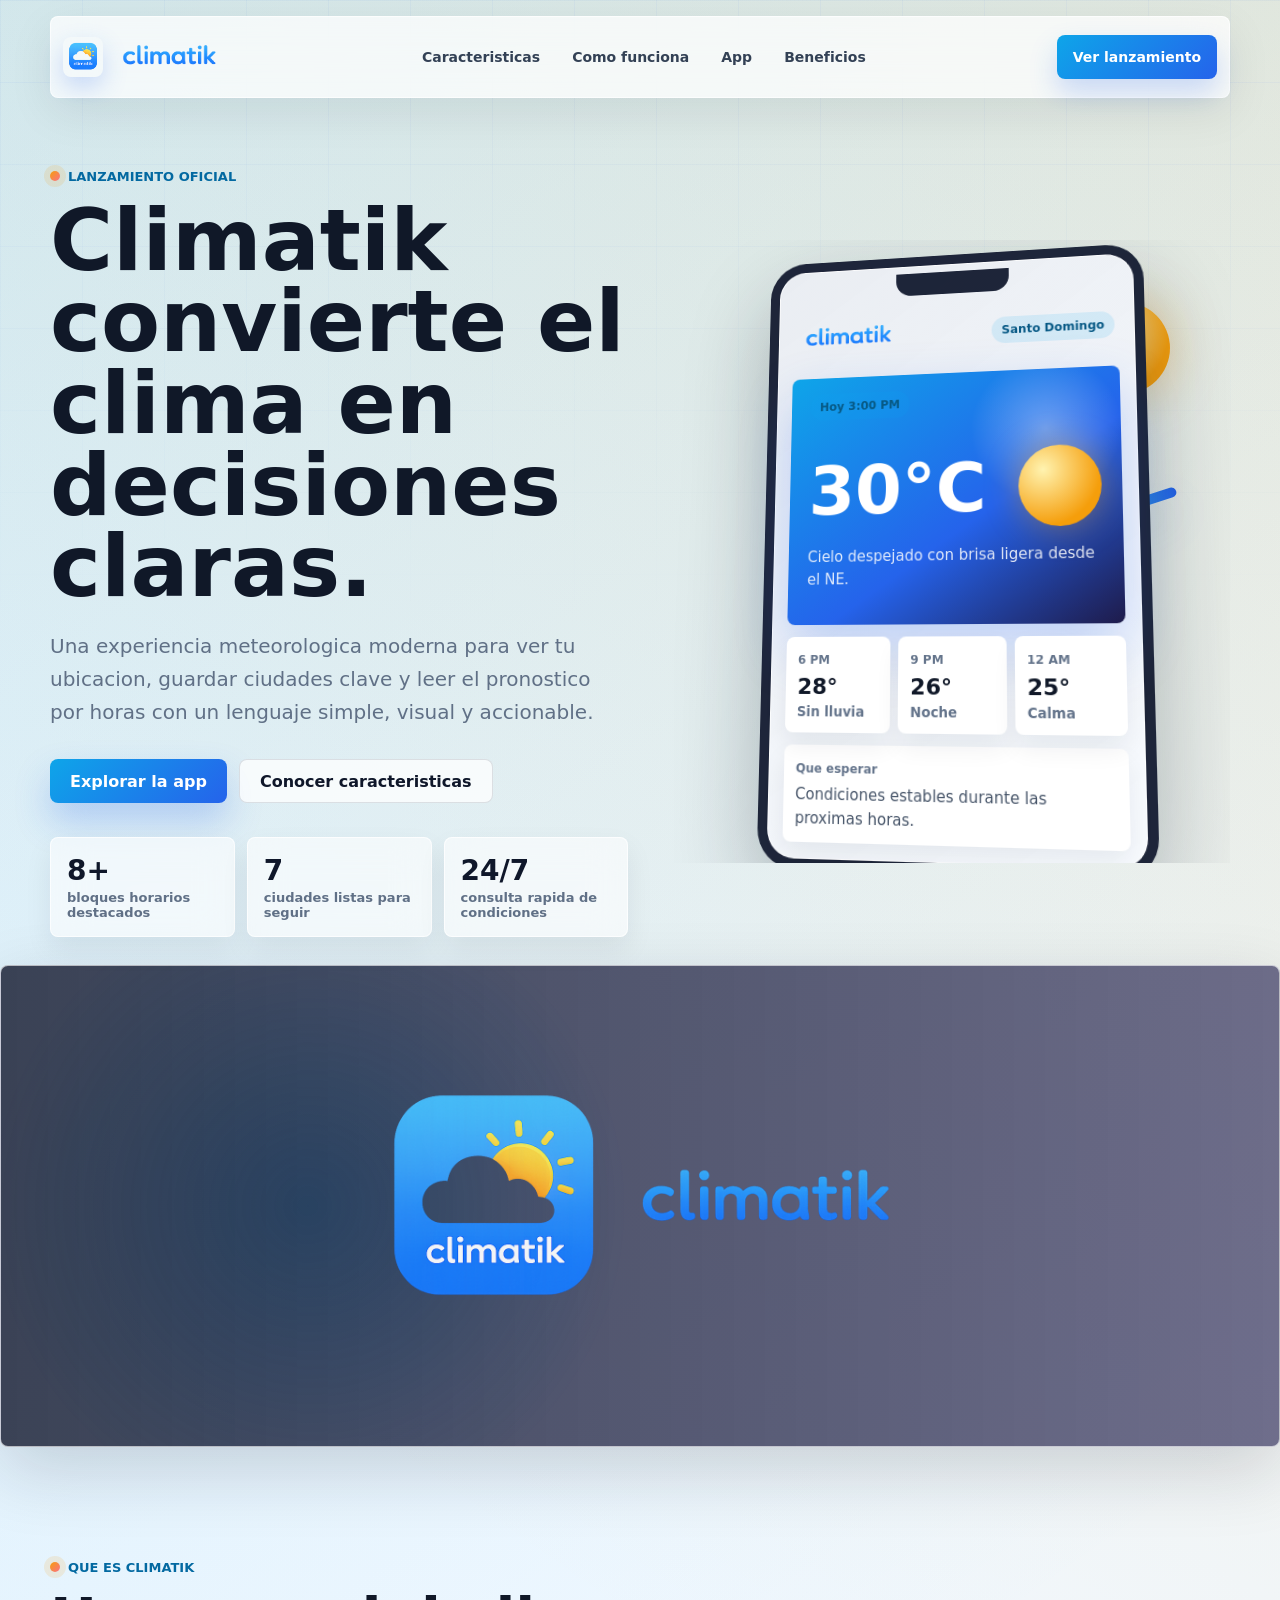
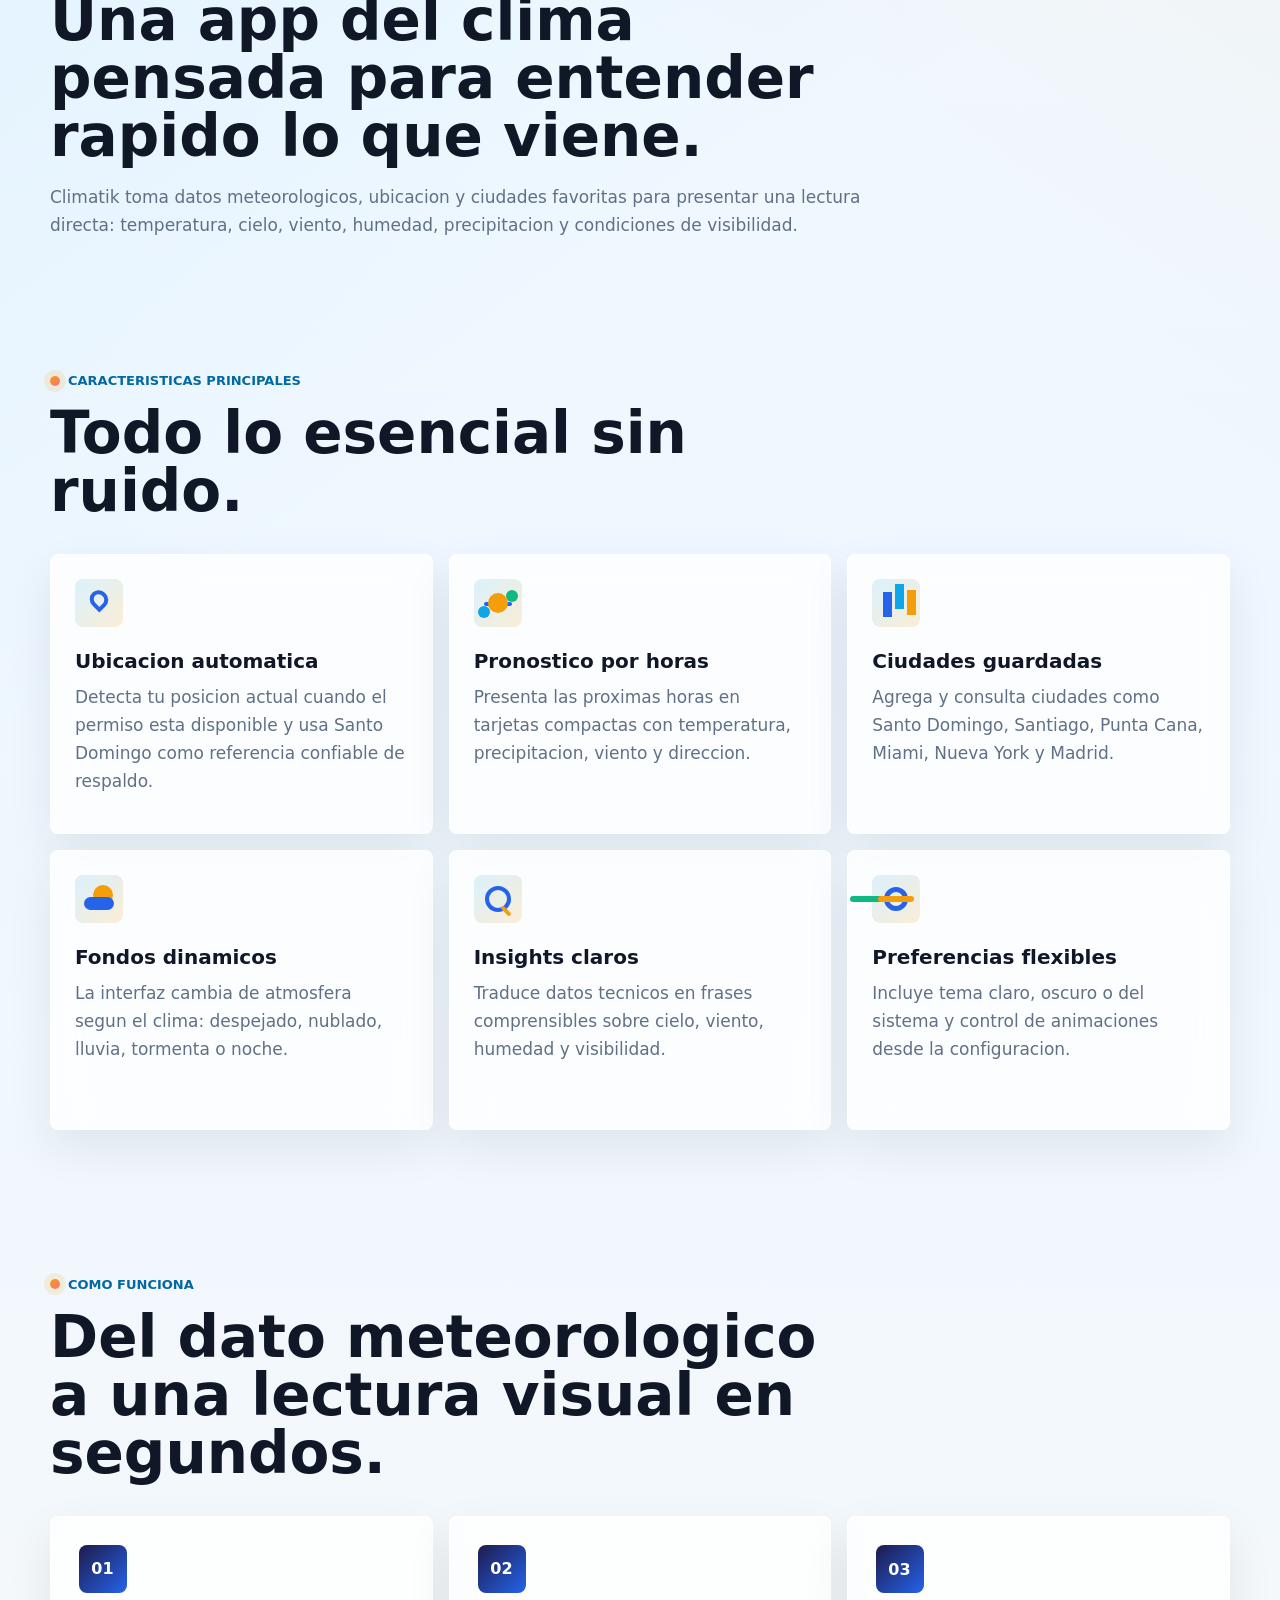
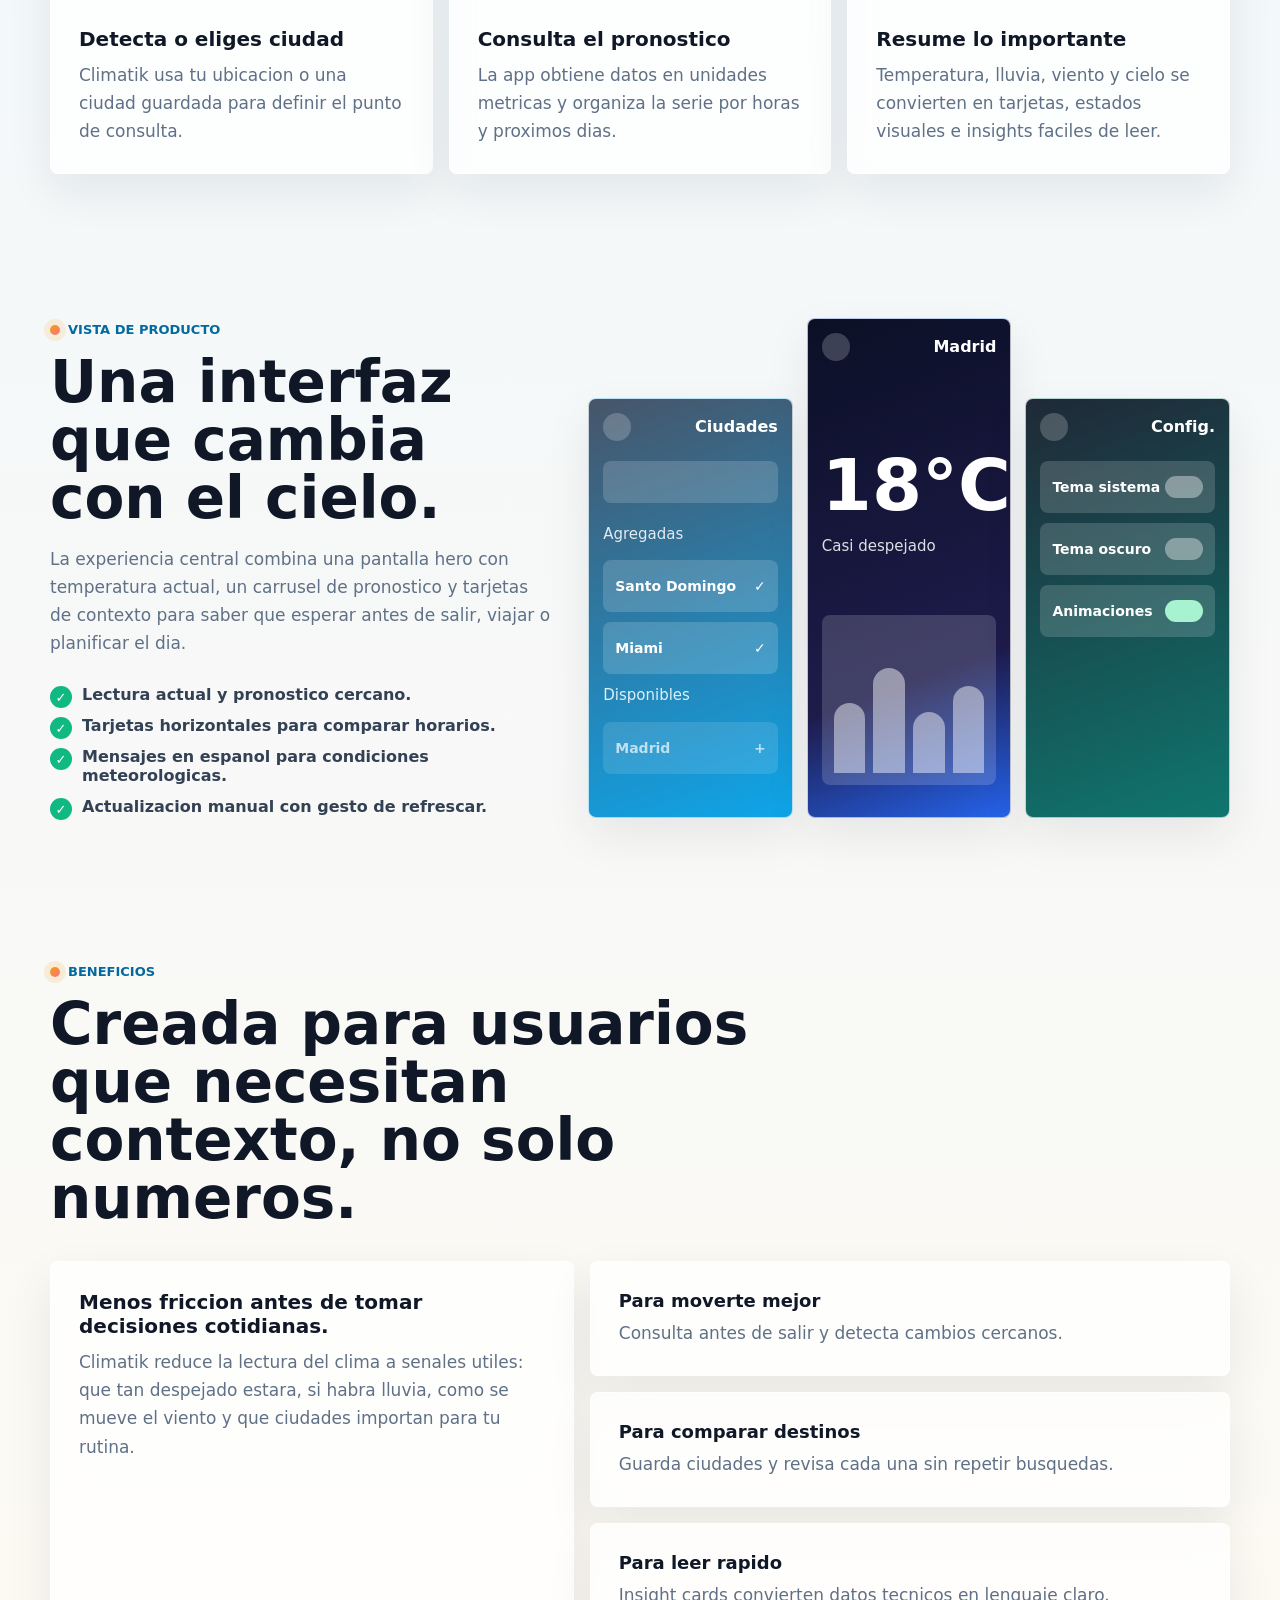
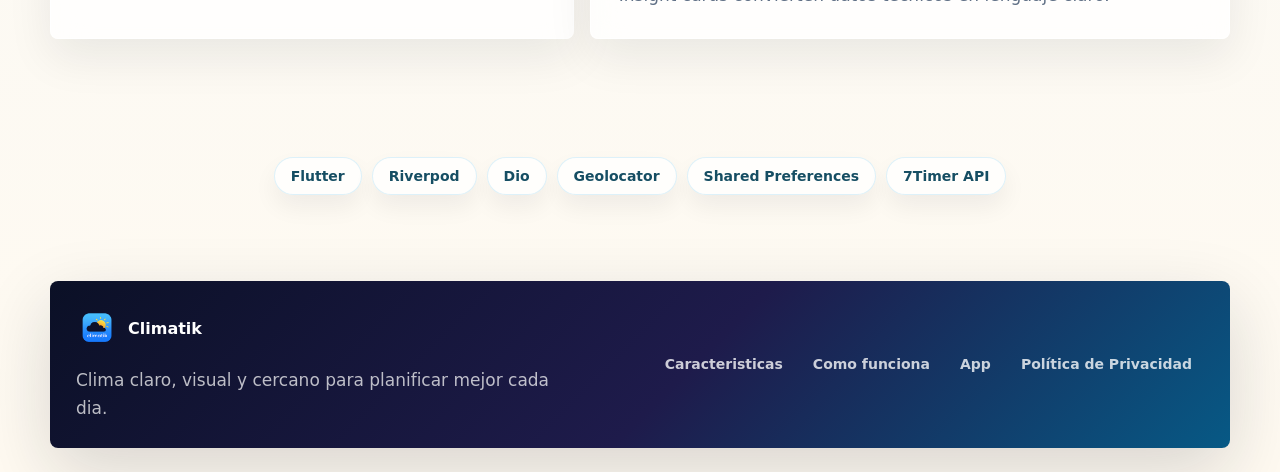
==== commit d879e977: "updating privacy policy" ====
--- a/website/index.html
+++ b/website/index.html
@@ -313,8 +313,125 @@
         <a href="#caracteristicas">Caracteristicas</a>
         <a href="#como-funciona">Como funciona</a>
         <a href="#app">App</a>
+        <a href="#privacy" data-open-privacy>Pol&iacute;tica de Privacidad</a>
       </div>
     </footer>
+
+    <div
+      class="legal-modal"
+      data-privacy-modal
+      aria-hidden="true"
+      role="dialog"
+      aria-modal="true"
+      aria-labelledby="privacy-title"
+    >
+      <div class="legal-modal__backdrop" data-close-privacy></div>
+      <section class="legal-modal__panel" tabindex="-1">
+        <button
+          class="legal-modal__close"
+          type="button"
+          aria-label="Cerrar Politica de Privacidad"
+          data-close-privacy
+        >
+          <span aria-hidden="true"></span>
+        </button>
+
+        <div class="legal-modal__header">
+          <span class="eyebrow">Privacidad</span>
+          <h2 id="privacy-title">Pol&iacute;tica de Privacidad de Climatik</h2>
+          <p>
+            Ultima actualizacion: 23 de junio de 2026. Esta politica explica
+            como Climatik trata la informacion necesaria para ofrecer una
+            experiencia meteorologica clara, visual y personalizada.
+          </p>
+        </div>
+
+        <div class="legal-modal__content">
+          <article>
+            <h3>1. Que informacion usa Climatik</h3>
+            <p>
+              Climatik puede usar tu ubicacion aproximada, las ciudades que
+              guardas, tus preferencias de tema y animaciones, y datos tecnicos
+              basicos del dispositivo para mostrar el clima actual, pronosticos
+              por horas, fondos dinamicos e insights utiles.
+            </p>
+          </article>
+
+          <article>
+            <h3>2. Ubicacion y ciudades guardadas</h3>
+            <p>
+              La ubicacion se solicita solo cuando decides permitirla. Si no
+              otorgas el permiso, la app puede usar Santo Domingo como
+              referencia inicial o permitirte consultar ciudades manualmente.
+              Las ciudades guardadas ayudan a comparar destinos sin repetir
+              busquedas.
+            </p>
+          </article>
+
+          <article>
+            <h3>3. Pronosticos y servicios externos</h3>
+            <p>
+              Para obtener informacion meteorologica, Climatik consulta
+              servicios de pronostico como 7Timer API. Al hacer esas consultas,
+              se pueden enviar coordenadas o el punto de consulta necesario
+              para devolver temperatura, viento, lluvia, humedad, visibilidad y
+              condiciones del cielo.
+            </p>
+          </article>
+
+          <article>
+            <h3>4. Preferencias locales</h3>
+            <p>
+              Preferencias como tema claro, oscuro o del sistema, animaciones y
+              ciudades seleccionadas pueden guardarse localmente en el
+              dispositivo mediante almacenamiento de la app. Esto permite que la
+              experiencia se mantenga consistente sin pedirte configurar todo
+              cada vez.
+            </p>
+          </article>
+
+          <article>
+            <h3>5. Para que se usa la informacion</h3>
+            <p>
+              Usamos la informacion para mostrar condiciones actuales,
+              pronosticos cercanos, tarjetas de contexto, fondos visuales segun
+              el clima, ciudades favoritas y mensajes comprensibles sobre lo
+              que puedes esperar durante el dia.
+            </p>
+          </article>
+
+          <article>
+            <h3>6. Lo que Climatik no hace</h3>
+            <p>
+              Climatik no esta disenada para vender datos personales, crear
+              perfiles publicitarios invasivos ni publicar tu ubicacion. La
+              informacion del clima y tus preferencias se usan con el proposito
+              de operar y mejorar la experiencia del producto.
+            </p>
+          </article>
+
+          <article>
+            <h3>7. Seguridad y control</h3>
+            <p>
+              Puedes retirar el permiso de ubicacion desde la configuracion del
+              dispositivo y modificar o eliminar ciudades guardadas desde la
+              app. Tambien puedes borrar datos locales eliminando la app o
+              limpiando su almacenamiento desde el sistema operativo.
+            </p>
+          </article>
+
+          <article>
+            <h3>8. Cambios y contacto</h3>
+            <p>
+              Podemos actualizar esta politica cuando Climatik incorpore nuevas
+              funciones, integraciones o pantallas legales. En el futuro, este
+              espacio podra enlazar terminos y condiciones, eliminacion de
+              datos, contacto legal y soporte.
+            </p>
+          </article>
+        </div>
+      </section>
+    </div>
 
     <script src="script.js"></script>
   </body>
--- a/website/styles.css
+++ b/website/styles.css
@@ -34,6 +34,10 @@
   letter-spacing: 0;
   min-height: 100vh;
   overflow-x: hidden;
+}
+
+body.modal-open {
+  overflow: hidden;
 }
 
 body::before {
@@ -933,6 +937,149 @@
   background: rgba(255, 255, 255, 0.1);
 }
 
+.legal-modal {
+  position: fixed;
+  inset: 0;
+  z-index: 80;
+  display: grid;
+  padding: 24px;
+  opacity: 0;
+  pointer-events: none;
+  transition: opacity 220ms ease;
+  place-items: center;
+}
+
+.legal-modal.is-open {
+  opacity: 1;
+  pointer-events: auto;
+}
+
+.legal-modal__backdrop {
+  position: absolute;
+  inset: 0;
+  background:
+    radial-gradient(circle at 20% 12%, rgba(14, 165, 233, 0.28), transparent 28%),
+    rgba(11, 16, 38, 0.64);
+  backdrop-filter: blur(14px);
+}
+
+.legal-modal__panel {
+  position: relative;
+  width: min(100%, 900px);
+  max-height: min(84vh, 820px);
+  border: 1px solid rgba(255, 255, 255, 0.72);
+  border-radius: 8px;
+  background:
+    linear-gradient(145deg, #ffffff, #eff8ff),
+    #ffffff;
+  box-shadow: 0 36px 90px rgba(15, 23, 42, 0.34);
+  overflow: hidden;
+  transform: translateY(18px) scale(0.98);
+  transition: transform 220ms ease;
+}
+
+.legal-modal.is-open .legal-modal__panel {
+  transform: translateY(0) scale(1);
+}
+
+.legal-modal__panel:focus {
+  outline: 3px solid rgba(14, 165, 233, 0.34);
+  outline-offset: 4px;
+}
+
+.legal-modal__close {
+  position: absolute;
+  top: 18px;
+  right: 18px;
+  z-index: 2;
+  display: grid;
+  width: 42px;
+  height: 42px;
+  border: 1px solid rgba(15, 23, 42, 0.1);
+  border-radius: 8px;
+  background: rgba(255, 255, 255, 0.78);
+  box-shadow: 0 12px 26px rgba(15, 23, 42, 0.08);
+  cursor: pointer;
+  place-items: center;
+  transition:
+    background 180ms ease,
+    transform 180ms ease;
+}
+
+.legal-modal__close:hover {
+  background: white;
+  transform: translateY(-1px);
+}
+
+.legal-modal__close span,
+.legal-modal__close span::before {
+  width: 18px;
+  height: 2px;
+  border-radius: 999px;
+  background: #0f172a;
+  content: "";
+}
+
+.legal-modal__close span {
+  display: block;
+  transform: rotate(45deg);
+}
+
+.legal-modal__close span::before {
+  display: block;
+  transform: rotate(90deg);
+}
+
+.legal-modal__header {
+  padding: 34px 84px 26px 34px;
+  border-bottom: 1px solid rgba(15, 23, 42, 0.08);
+  background:
+    radial-gradient(circle at 86% 18%, rgba(245, 158, 11, 0.18), transparent 25%),
+    linear-gradient(135deg, rgba(14, 165, 233, 0.12), rgba(255, 255, 255, 0));
+}
+
+.legal-modal__header h2 {
+  max-width: 720px;
+  margin-bottom: 14px;
+  font-size: clamp(30px, 4vw, 46px);
+  line-height: 1.03;
+}
+
+.legal-modal__header p {
+  max-width: 720px;
+  margin-bottom: 0;
+  font-size: 16px;
+}
+
+.legal-modal__content {
+  display: grid;
+  gap: 18px;
+  max-height: calc(min(84vh, 820px) - 240px);
+  padding: 28px 34px 34px;
+  overflow-y: auto;
+}
+
+.legal-modal__content article {
+  padding: 0 0 18px;
+  border-bottom: 1px solid rgba(15, 23, 42, 0.08);
+}
+
+.legal-modal__content article:last-child {
+  padding-bottom: 0;
+  border-bottom: 0;
+}
+
+.legal-modal__content h3 {
+  margin-bottom: 8px;
+  font-size: 18px;
+}
+
+.legal-modal__content p {
+  margin-bottom: 0;
+  font-size: 15px;
+  line-height: 1.7;
+}
+
 .reveal {
   opacity: 0;
   transform: translateY(24px);
@@ -1088,6 +1235,29 @@
 
   .footer-links {
     justify-content: flex-start;
+  }
+
+  .legal-modal {
+    padding: 10px;
+    align-items: end;
+  }
+
+  .legal-modal__panel {
+    max-height: calc(100vh - 20px);
+  }
+
+  .legal-modal__header {
+    padding: 28px 68px 22px 20px;
+  }
+
+  .legal-modal__content {
+    max-height: calc(100vh - 252px);
+    padding: 22px 20px 28px;
+  }
+
+  .legal-modal__close {
+    top: 14px;
+    right: 14px;
   }
 }
 
